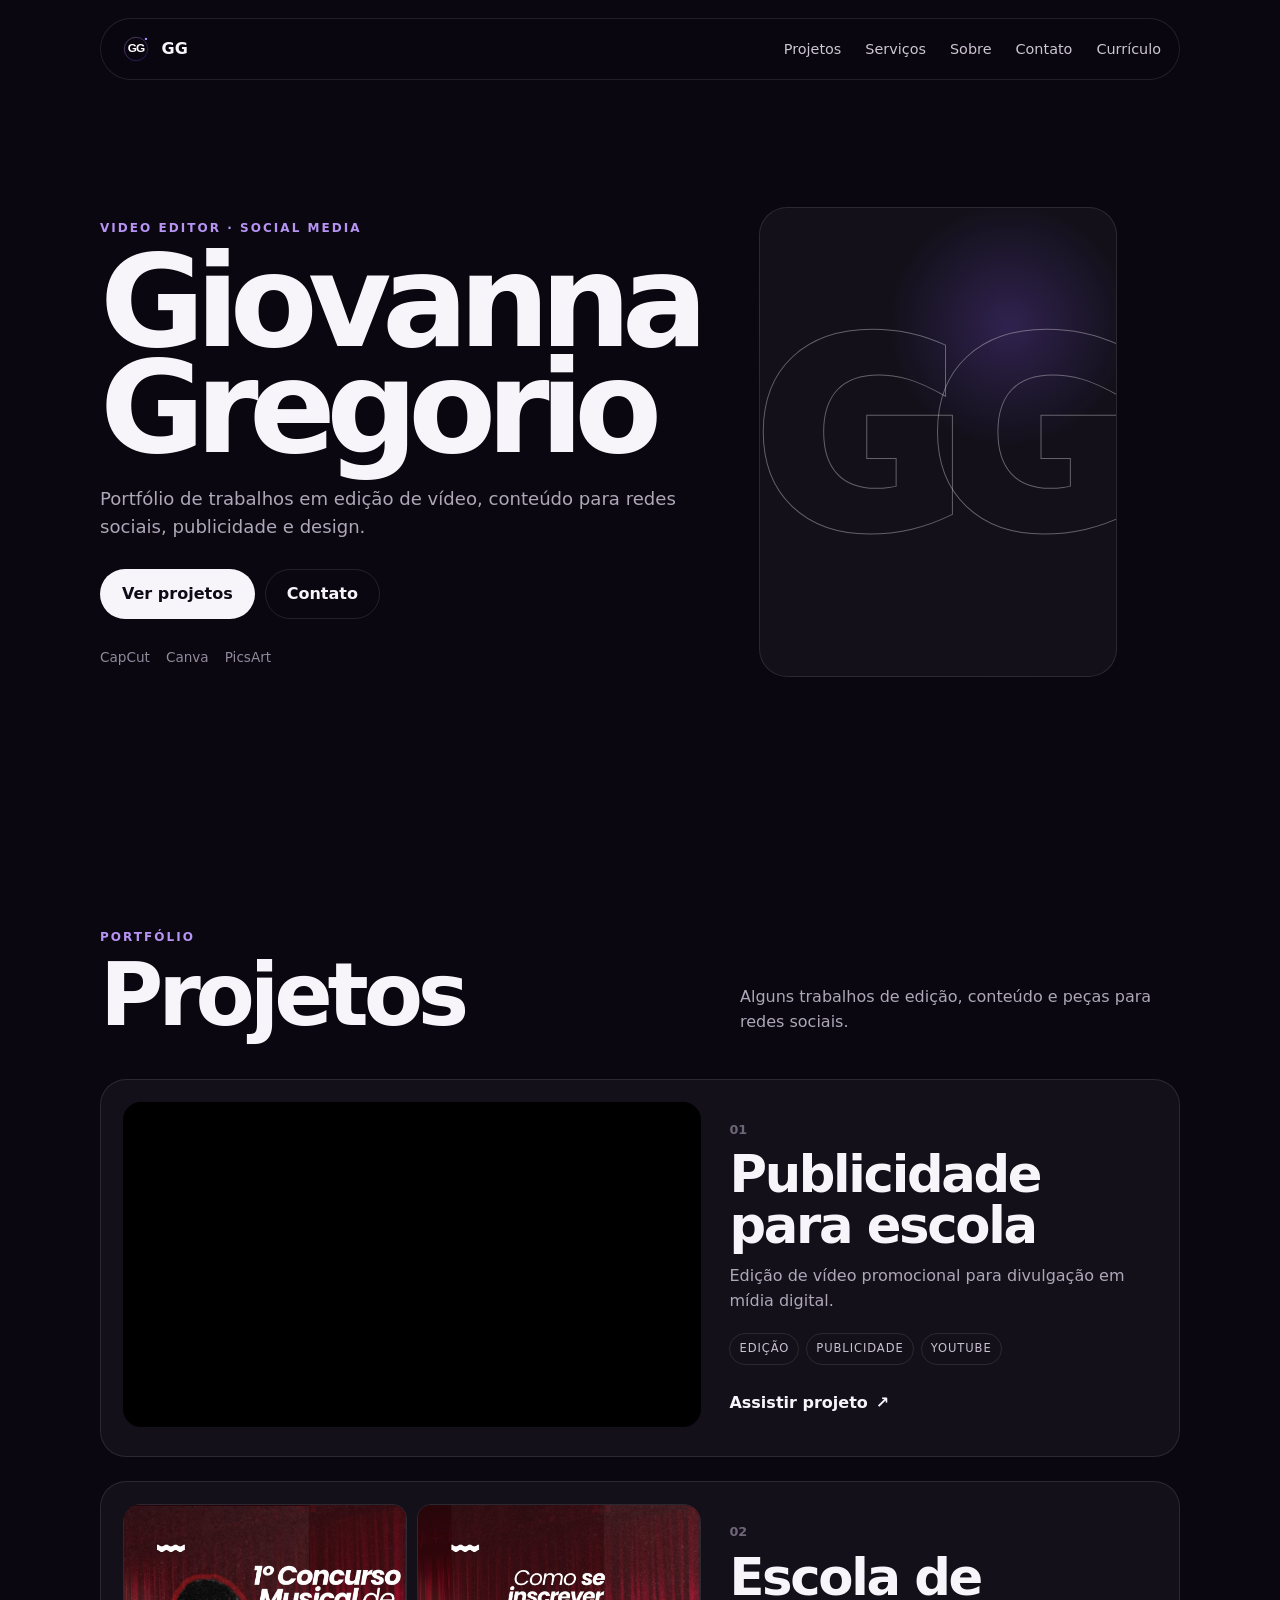
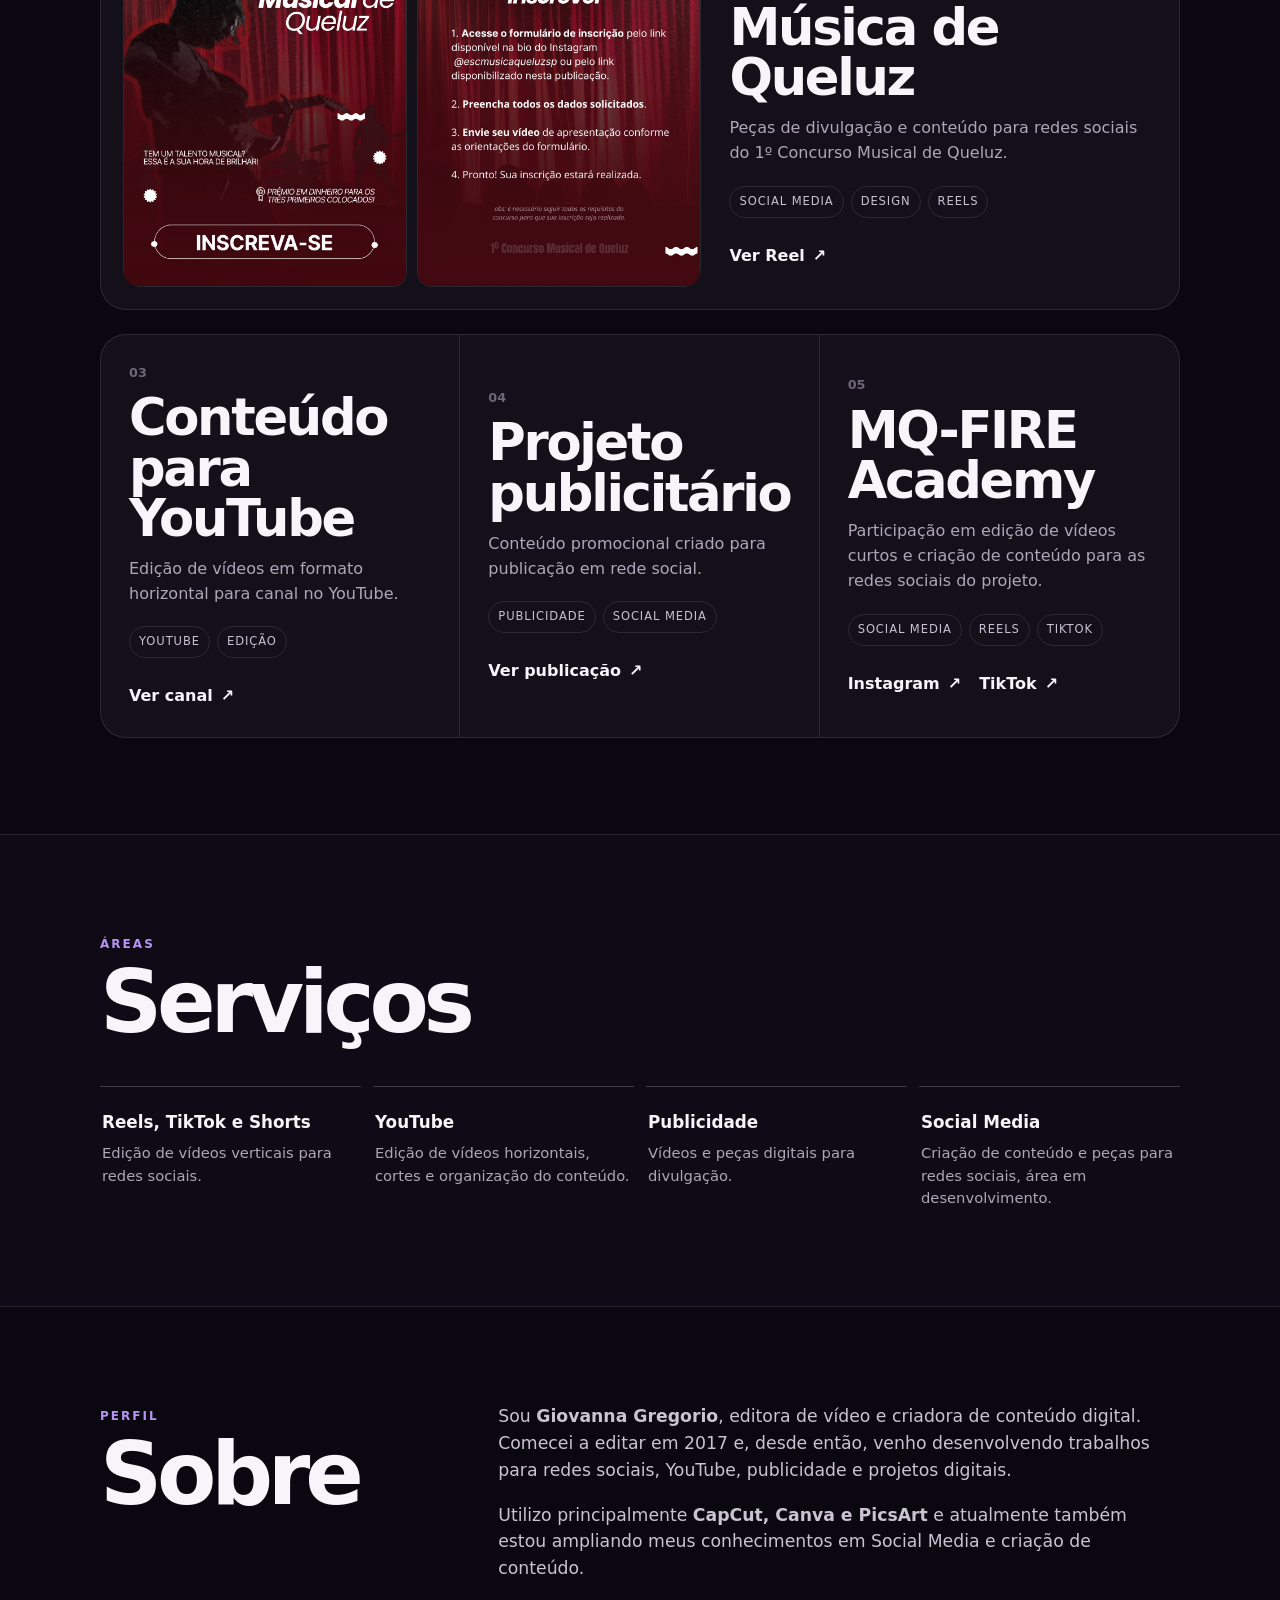
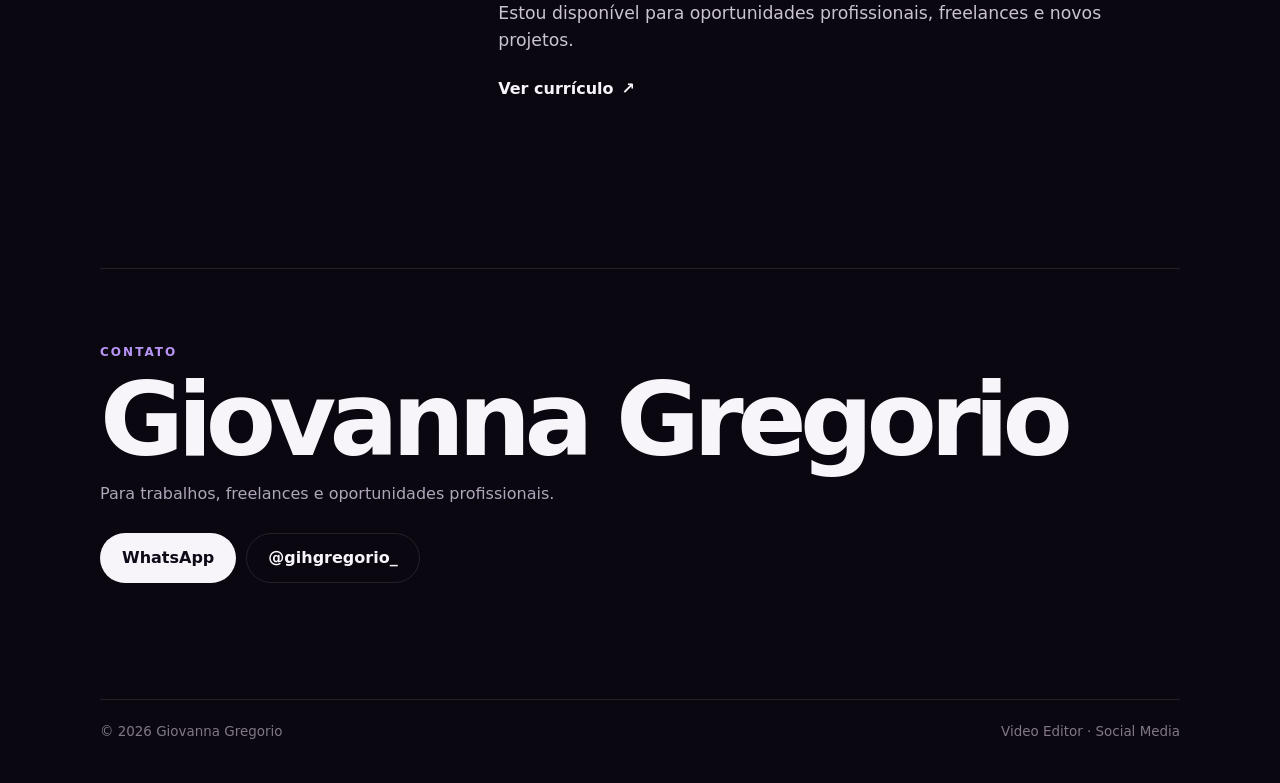
==== index.html @ f2fe08fd "Add files via upload" ====
<!doctype html>
<html lang="pt-BR">
<head>
  <meta charset="utf-8">
  <meta name="viewport" content="width=device-width, initial-scale=1">
  <meta name="description" content="Portfólio de Giovanna Gregorio — Video Editor & Social Media.">
  <title>Giovanna Gregorio — Portfólio</title>
  <link rel="icon" href="assets/gg-logo.svg">
  <link rel="stylesheet" href="style.css">
</head>
<body>
  <header class="nav">
    <a class="brand" href="#home" aria-label="Início">
      <img src="assets/gg-logo.svg" alt="Logo GG">
      <span>GG</span>
    </a>

    <button class="menu-btn" aria-label="Abrir menu">☰</button>

    <nav class="navlinks" aria-label="Navegação principal">
      <a href="#projetos">Projetos</a>
      <a href="#servicos">Serviços</a>
      <a href="#sobre">Sobre</a>
      <a href="#contato">Contato</a>
      <a href="cv.html">Currículo</a>
    </nav>
  </header>

  <main>
    <section id="home" class="hero">
      <div class="container hero-simple">
        <div class="hero-copy">
          <span class="eyebrow">Video Editor · Social Media</span>
          <h1>Giovanna<br>Gregorio</h1>
          <p class="hero-sub">
            Portfólio de trabalhos em edição de vídeo, conteúdo para redes sociais,
            publicidade e design.
          </p>

          <div class="hero-actions">
            <a class="btn btn-primary" href="#projetos">Ver projetos</a>
            <a class="btn btn-ghost" href="#contato">Contato</a>
          </div>

          <div class="hero-meta">
            <span>CapCut</span>
            <span>Canva</span>
            <span>PicsArt</span>
          </div>
        </div>

        <div class="hero-mark" aria-hidden="true">
          <span>GG</span>
        </div>
      </div>
    </section>

    <section id="projetos" class="section">
      <div class="container">
        <div class="section-head simple">
          <div>
            <span class="eyebrow">Portfólio</span>
            <h2>Projetos</h2>
          </div>
          <p>Alguns trabalhos de edição, conteúdo e peças para redes sociais.</p>
        </div>

        <div class="projects-list">
          <article class="project">
            <div class="project-media video-wrap">
              <iframe
                src="https://www.youtube.com/embed/hKpUmFbibG8"
                title="Publicidade para escola"
                loading="lazy"
                allowfullscreen>
              </iframe>
            </div>
            <div class="project-copy">
              <span class="project-index">01</span>
              <h3>Publicidade para escola</h3>
              <p>Edição de vídeo promocional para divulgação em mídia digital.</p>
              <div class="tags">
                <span class="tag">Edição</span>
                <span class="tag">Publicidade</span>
                <span class="tag">YouTube</span>
              </div>
              <a class="link-arrow" href="https://youtu.be/hKpUmFbibG8?feature=shared" target="_blank" rel="noopener">
                Assistir projeto <span>↗</span>
              </a>
            </div>
          </article>

          <article class="project">
            <div class="project-media gallery">
              <button data-lightbox="assets/concurso-musical-01.png" aria-label="Ampliar primeira peça">
                <img src="assets/concurso-musical-01.png" alt="Divulgação do 1º Concurso Musical de Queluz">
              </button>
              <button data-lightbox="assets/concurso-musical-02.png" aria-label="Ampliar segunda peça">
                <img src="assets/concurso-musical-02.png" alt="Como se inscrever no 1º Concurso Musical de Queluz">
              </button>
            </div>
            <div class="project-copy">
              <span class="project-index">02</span>
              <h3>Escola de Música de Queluz</h3>
              <p>Peças de divulgação e conteúdo para redes sociais do 1º Concurso Musical de Queluz.</p>
              <div class="tags">
                <span class="tag">Social Media</span>
                <span class="tag">Design</span>
                <span class="tag">Reels</span>
              </div>
              <a class="link-arrow" href="https://www.instagram.com/reel/DZIM4tiOJaJ/" target="_blank" rel="noopener">
                Ver Reel <span>↗</span>
              </a>
            </div>
          </article>

          <article class="project compact">
            <div class="project-copy">
              <span class="project-index">03</span>
              <h3>Conteúdo para YouTube</h3>
              <p>Edição de vídeos em formato horizontal para canal no YouTube.</p>
              <div class="tags">
                <span class="tag">YouTube</span>
                <span class="tag">Edição</span>
              </div>
              <a class="link-arrow" href="https://youtube.com/@andreagregorio5521" target="_blank" rel="noopener">
                Ver canal <span>↗</span>
              </a>
            </div>

            <div class="project-copy">
              <span class="project-index">04</span>
              <h3>Projeto publicitário</h3>
              <p>Conteúdo promocional criado para publicação em rede social.</p>
              <div class="tags">
                <span class="tag">Publicidade</span>
                <span class="tag">Social Media</span>
              </div>
              <a class="link-arrow" href="https://www.instagram.com/p/DdfqiqVqu2i/" target="_blank" rel="noopener">
                Ver publicação <span>↗</span>
              </a>
            </div>

            <div class="project-copy">
              <span class="project-index">05</span>
              <h3>MQ-FIRE Academy</h3>
              <p>Participação em edição de vídeos curtos e criação de conteúdo para as redes sociais do projeto.</p>
              <div class="tags">
                <span class="tag">Social Media</span>
                <span class="tag">Reels</span>
                <span class="tag">TikTok</span>
              </div>
              <div class="inline-links">
                <a class="link-arrow" href="https://www.instagram.com/mqfireacademy/" target="_blank" rel="noopener">
                  Instagram <span>↗</span>
                </a>
                <a class="link-arrow" href="https://www.tiktok.com/@mqfireacademy/video/7688158279154863376" target="_blank" rel="noopener">
                  TikTok <span>↗</span>
                </a>
              </div>
            </div>
          </article>
        </div>
      </div>
    </section>

    <section id="servicos" class="section alt">
      <div class="container">
        <div class="section-head simple">
          <div>
            <span class="eyebrow">Áreas</span>
            <h2>Serviços</h2>
          </div>
        </div>

        <div class="services">
          <div class="service">
            <strong>Reels, TikTok e Shorts</strong>
            <p>Edição de vídeos verticais para redes sociais.</p>
          </div>
          <div class="service">
            <strong>YouTube</strong>
            <p>Edição de vídeos horizontais, cortes e organização do conteúdo.</p>
          </div>
          <div class="service">
            <strong>Publicidade</strong>
            <p>Vídeos e peças digitais para divulgação.</p>
          </div>
          <div class="service">
            <strong>Social Media</strong>
            <p>Criação de conteúdo e peças para redes sociais, área em desenvolvimento.</p>
          </div>
        </div>
      </div>
    </section>

    <section id="sobre" class="section">
      <div class="container about-grid">
        <div>
          <span class="eyebrow">Perfil</span>
          <h2>Sobre</h2>
        </div>

        <div class="about-copy">
          <p>
            Sou <strong>Giovanna Gregorio</strong>, editora de vídeo e criadora de conteúdo digital.
            Comecei a editar em 2017 e, desde então, venho desenvolvendo trabalhos para redes sociais,
            YouTube, publicidade e projetos digitais.
          </p>
          <p>
            Utilizo principalmente <strong>CapCut, Canva e PicsArt</strong> e atualmente também estou
            ampliando meus conhecimentos em Social Media e criação de conteúdo.
          </p>
          <p>
            Estou disponível para oportunidades profissionais, freelances e novos projetos.
          </p>

          <a class="link-arrow" href="cv.html">Ver currículo <span>↗</span></a>
        </div>
      </div>
    </section>

    <section id="contato" class="section contact">
      <div class="container contact-simple">
        <span class="eyebrow">Contato</span>
        <h2>Giovanna Gregorio</h2>
        <p>Para trabalhos, freelances e oportunidades profissionais.</p>

        <div class="contact-links">
          <a class="btn btn-primary" href="https://wa.me/5511953512768?text=Olá%2C%20Giovanna!%20Vi%20seu%20portfólio%20e%20gostaria%20de%20conversar%20sobre%20um%20projeto." target="_blank" rel="noopener">
            WhatsApp
          </a>
          <a class="btn btn-ghost" href="https://www.instagram.com/gihgregorio_/" target="_blank" rel="noopener">
            @gihgregorio_
          </a>
        </div>
      </div>
    </section>
  </main>

  <footer class="footer">
    <div class="container footer-row">
      <span>© <span data-year></span> Giovanna Gregorio</span>
      <span>Video Editor · Social Media</span>
    </div>
  </footer>

  <div class="modal" role="dialog" aria-modal="true" aria-label="Visualização da peça">
    <button aria-label="Fechar">×</button>
    <img src="" alt="Peça ampliada">
  </div>

  <script src="script.js"></script>
</body>
</html>
---- style.css ----
:root{
  --bg:#0a0710;
  --bg-alt:#0f0b16;
  --surface:#13101a;
  --text:#f7f5fa;
  --muted:#afa6b8;
  --line:rgba(255,255,255,.10);
  --purple:#8b5cf6;
  --purple-soft:#b794f4;
  --max:1080px;
}
*{box-sizing:border-box}
html{scroll-behavior:smooth}
body{
  margin:0;
  background:var(--bg);
  color:var(--text);
  font-family:Inter,ui-sans-serif,system-ui,-apple-system,BlinkMacSystemFont,"Segoe UI",sans-serif;
  line-height:1.55;
}
a{color:inherit;text-decoration:none}
img{display:block;max-width:100%}
button{font:inherit}
.container{width:min(var(--max),calc(100% - 40px));margin:auto}
.section{padding:96px 0}
.alt{background:var(--bg-alt);border-block:1px solid var(--line)}
.eyebrow{
  color:var(--purple-soft);
  text-transform:uppercase;
  letter-spacing:.17em;
  font-weight:800;
  font-size:.75rem;
}
.muted{color:var(--muted)}

.nav{
  position:fixed;
  z-index:50;
  top:18px;
  left:50%;
  transform:translateX(-50%);
  width:min(var(--max),calc(100% - 28px));
  height:62px;
  padding:0 18px;
  display:flex;
  justify-content:space-between;
  align-items:center;
  background:rgba(10,7,16,.82);
  border:1px solid var(--line);
  border-radius:999px;
  backdrop-filter:blur(16px);
}
.brand{display:flex;align-items:center;gap:9px;font-weight:900}
.brand img{width:34px;height:34px;border-radius:10px}
.navlinks{display:flex;gap:24px;color:#cec5d5;font-size:.9rem}
.navlinks a:hover{color:#fff}
.menu-btn{display:none;background:none;border:0;color:white;font-size:1.35rem}

.hero{
  min-height:92vh;
  display:flex;
  align-items:center;
  padding:125px 0 70px;
}
.hero-simple{
  display:grid;
  grid-template-columns:1.15fr .85fr;
  gap:60px;
  align-items:center;
}
.hero h1{
  font-size:clamp(4rem,10vw,8rem);
  line-height:.83;
  letter-spacing:-.075em;
  margin:.6rem 0 1.5rem;
}
.hero-sub{
  max-width:600px;
  color:var(--muted);
  font-size:1.13rem;
}
.hero-actions{display:flex;gap:10px;flex-wrap:wrap;margin-top:28px}
.hero-meta{display:flex;gap:16px;flex-wrap:wrap;margin-top:28px;color:#92899d;font-size:.85rem}
.hero-mark{
  min-height:470px;
  display:grid;
  place-items:center;
  border:1px solid var(--line);
  border-radius:28px;
  background:
    radial-gradient(circle at 70% 25%,rgba(139,92,246,.24),transparent 28%),
    var(--surface);
  overflow:hidden;
}
.hero-mark span{
  font-size:clamp(8rem,20vw,16rem);
  font-weight:950;
  letter-spacing:-.14em;
  transform:translateX(-.05em);
  color:transparent;
  -webkit-text-stroke:1px rgba(255,255,255,.34);
}

.btn{
  min-height:50px;
  padding:0 21px;
  display:inline-flex;
  align-items:center;
  justify-content:center;
  border-radius:999px;
  font-weight:800;
  border:1px solid transparent;
  transition:.2s ease;
}
.btn-primary{background:var(--text);color:#100a18}
.btn-primary:hover{background:var(--purple-soft)}
.btn-ghost{border-color:var(--line);background:transparent}
.btn-ghost:hover{background:rgba(255,255,255,.05)}

.section-head{
  display:flex;
  justify-content:space-between;
  align-items:end;
  gap:26px;
  margin-bottom:44px;
}
.section-head.simple h2,
.about-grid h2{
  margin:8px 0 0;
  font-size:clamp(2.8rem,7vw,5.4rem);
  line-height:.9;
  letter-spacing:-.06em;
}
.section-head p{max-width:440px;margin:0;color:var(--muted)}

.projects-list{display:grid;gap:24px}
.project{
  display:grid;
  grid-template-columns:1.15fr .85fr;
  gap:28px;
  padding:22px;
  border:1px solid var(--line);
  border-radius:26px;
  background:var(--surface);
}
.project.compact{
  grid-template-columns:repeat(3,1fr);
  gap:0;
  padding:0;
  overflow:hidden;
}
.project.compact .project-copy{
  padding:28px;
  border-right:1px solid var(--line);
}
.project.compact .project-copy:last-child{border-right:0}
.project-media{
  border-radius:18px;
  overflow:hidden;
  min-height:320px;
}
.video-wrap{aspect-ratio:16/9;background:#000}
.video-wrap iframe{width:100%;height:100%;border:0}
.project-copy{
  padding:18px 10px 18px 0;
  display:flex;
  flex-direction:column;
  justify-content:center;
}
.project-index{color:#6f6578;font-size:.8rem;font-weight:800}
.project h3{
  font-size:clamp(1.8rem,4vw,3.2rem);
  line-height:.98;
  letter-spacing:-.045em;
  margin:10px 0 14px;
}
.project p{color:var(--muted);margin:0;max-width:44ch}
.tags{display:flex;gap:7px;flex-wrap:wrap;margin:20px 0}
.tag{
  font-size:.72rem;
  text-transform:uppercase;
  letter-spacing:.08em;
  border:1px solid var(--line);
  border-radius:999px;
  padding:6px 9px;
  color:#c9c0d1;
}
.link-arrow{display:inline-flex;gap:8px;align-items:center;font-weight:800;margin-top:6px}
.link-arrow:hover{color:var(--purple-soft)}
.inline-links{display:flex;gap:18px;flex-wrap:wrap}

.gallery{
  display:grid;
  grid-template-columns:1fr 1fr;
  gap:10px;
}
.gallery button{border:0;background:none;padding:0;cursor:zoom-in}
.gallery img{
  width:100%;
  height:100%;
  object-fit:cover;
  border-radius:14px;
  border:1px solid var(--line);
}

.services{
  display:grid;
  grid-template-columns:repeat(4,1fr);
  gap:12px;
}
.service{
  border-top:1px solid rgba(255,255,255,.20);
  padding:22px 2px 0;
}
.service strong{display:block;font-size:1.05rem;margin-bottom:7px}
.service p{margin:0;color:var(--muted);font-size:.92rem}

.about-grid{
  display:grid;
  grid-template-columns:.65fr 1.35fr;
  gap:70px;
  align-items:start;
}
.about-copy{max-width:680px}
.about-copy p{
  color:#cbc2d2;
  font-size:1.08rem;
  margin:0 0 18px;
}

.contact{padding-top:70px}
.contact-simple{
  border-top:1px solid var(--line);
  padding-top:70px;
}
.contact-simple h2{
  margin:10px 0 16px;
  font-size:clamp(3rem,8vw,6.5rem);
  letter-spacing:-.065em;
  line-height:.9;
}
.contact-simple p{color:var(--muted)}
.contact-links{display:flex;gap:10px;flex-wrap:wrap;margin-top:26px}

.footer{padding:20px 0 40px}
.footer-row{
  border-top:1px solid var(--line);
  padding-top:22px;
  display:flex;
  justify-content:space-between;
  gap:20px;
  color:#817787;
  font-size:.84rem;
}

/* modal */
.modal{
  position:fixed;
  inset:0;
  background:rgba(0,0,0,.9);
  z-index:100;
  display:none;
  align-items:center;
  justify-content:center;
  padding:24px;
}
.modal.open{display:flex}
.modal img{max-width:min(900px,95vw);max-height:90vh;border-radius:14px}
.modal button{
  position:absolute;
  top:20px;
  right:24px;
  width:42px;
  height:42px;
  border:1px solid rgba(255,255,255,.16);
  border-radius:50%;
  background:rgba(255,255,255,.08);
  color:white;
  cursor:pointer;
  font-size:1.3rem;
}

/* currículo */
.cv-page{background:#f7f5fb;color:#17111e;min-height:100vh;padding:44px 0}
.cv-sheet{width:min(900px,calc(100% - 32px));margin:auto;background:white;border-radius:24px;padding:55px;box-shadow:0 24px 80px rgba(35,17,55,.12)}
.cv-top{display:grid;grid-template-columns:1fr auto;gap:28px;align-items:start;padding-bottom:28px;border-bottom:1px solid #e7e0ef}
.cv-top h1{font-size:3rem;letter-spacing:-.055em;margin:0}.cv-top h2{font-size:1.05rem;margin:8px 0 0;color:#68479a}
.cv-logo{width:84px;height:84px}
.cv-section{padding:27px 0;border-bottom:1px solid #eee7f5}
.cv-section:last-child{border:0}
.cv-section h3{text-transform:uppercase;font-size:.78rem;letter-spacing:.13em;color:#68479a;margin:0 0 13px}
.cv-section p{margin:0;line-height:1.65;color:#392e43}
.cv-list{display:grid;gap:15px}.cv-item strong{display:block}.cv-item span{color:#6d6175;font-size:.94rem}
.cv-chips{display:flex;flex-wrap:wrap;gap:8px}.cv-chip{border:1px solid #ded3e7;background:#faf7fd;padding:7px 10px;border-radius:999px;font-size:.86rem}
.cv-contact{display:flex;flex-wrap:wrap;gap:8px 18px;font-size:.92rem}
.cv-actions{width:min(900px,calc(100% - 32px));margin:16px auto 0;display:flex;justify-content:flex-end;gap:10px}

@media print{
  .cv-actions{display:none}
  .cv-page{padding:0;background:white}
  .cv-sheet{box-shadow:none;border-radius:0;width:100%;padding:36px}
}

@media(max-width:900px){
  .navlinks{
    display:none;
    position:absolute;
    top:72px;
    left:0;
    right:0;
    flex-direction:column;
    padding:18px;
    background:#0d0913;
    border:1px solid var(--line);
    border-radius:22px;
  }
  .navlinks.open{display:flex}
  .menu-btn{display:block}
  .hero-simple,.project,.about-grid{grid-template-columns:1fr}
  .hero-mark{min-height:350px}
  .project.compact{grid-template-columns:1fr}
  .project.compact .project-copy{border-right:0;border-bottom:1px solid var(--line)}
  .project.compact .project-copy:last-child{border-bottom:0}
  .services{grid-template-columns:1fr 1fr}
}

@media(max-width:600px){
  .container{width:min(var(--max),calc(100% - 24px))}
  .section{padding:74px 0}
  .hero{min-height:auto;padding-top:120px}
  .hero h1{font-size:clamp(4rem,20vw,6.2rem)}
  .hero-mark{min-height:280px}
  .section-head{flex-direction:column;align-items:flex-start}
  .project{padding:14px}
  .project-copy{padding:14px 4px}
  .project-media{min-height:0}
  .gallery{grid-template-columns:1fr}
  .services{grid-template-columns:1fr}
  .footer-row{flex-direction:column}
  .cv-sheet{padding:30px 24px}
  .cv-top{grid-template-columns:1fr}
  .cv-logo{display:none}
  .cv-top h1{font-size:2.35rem}
}
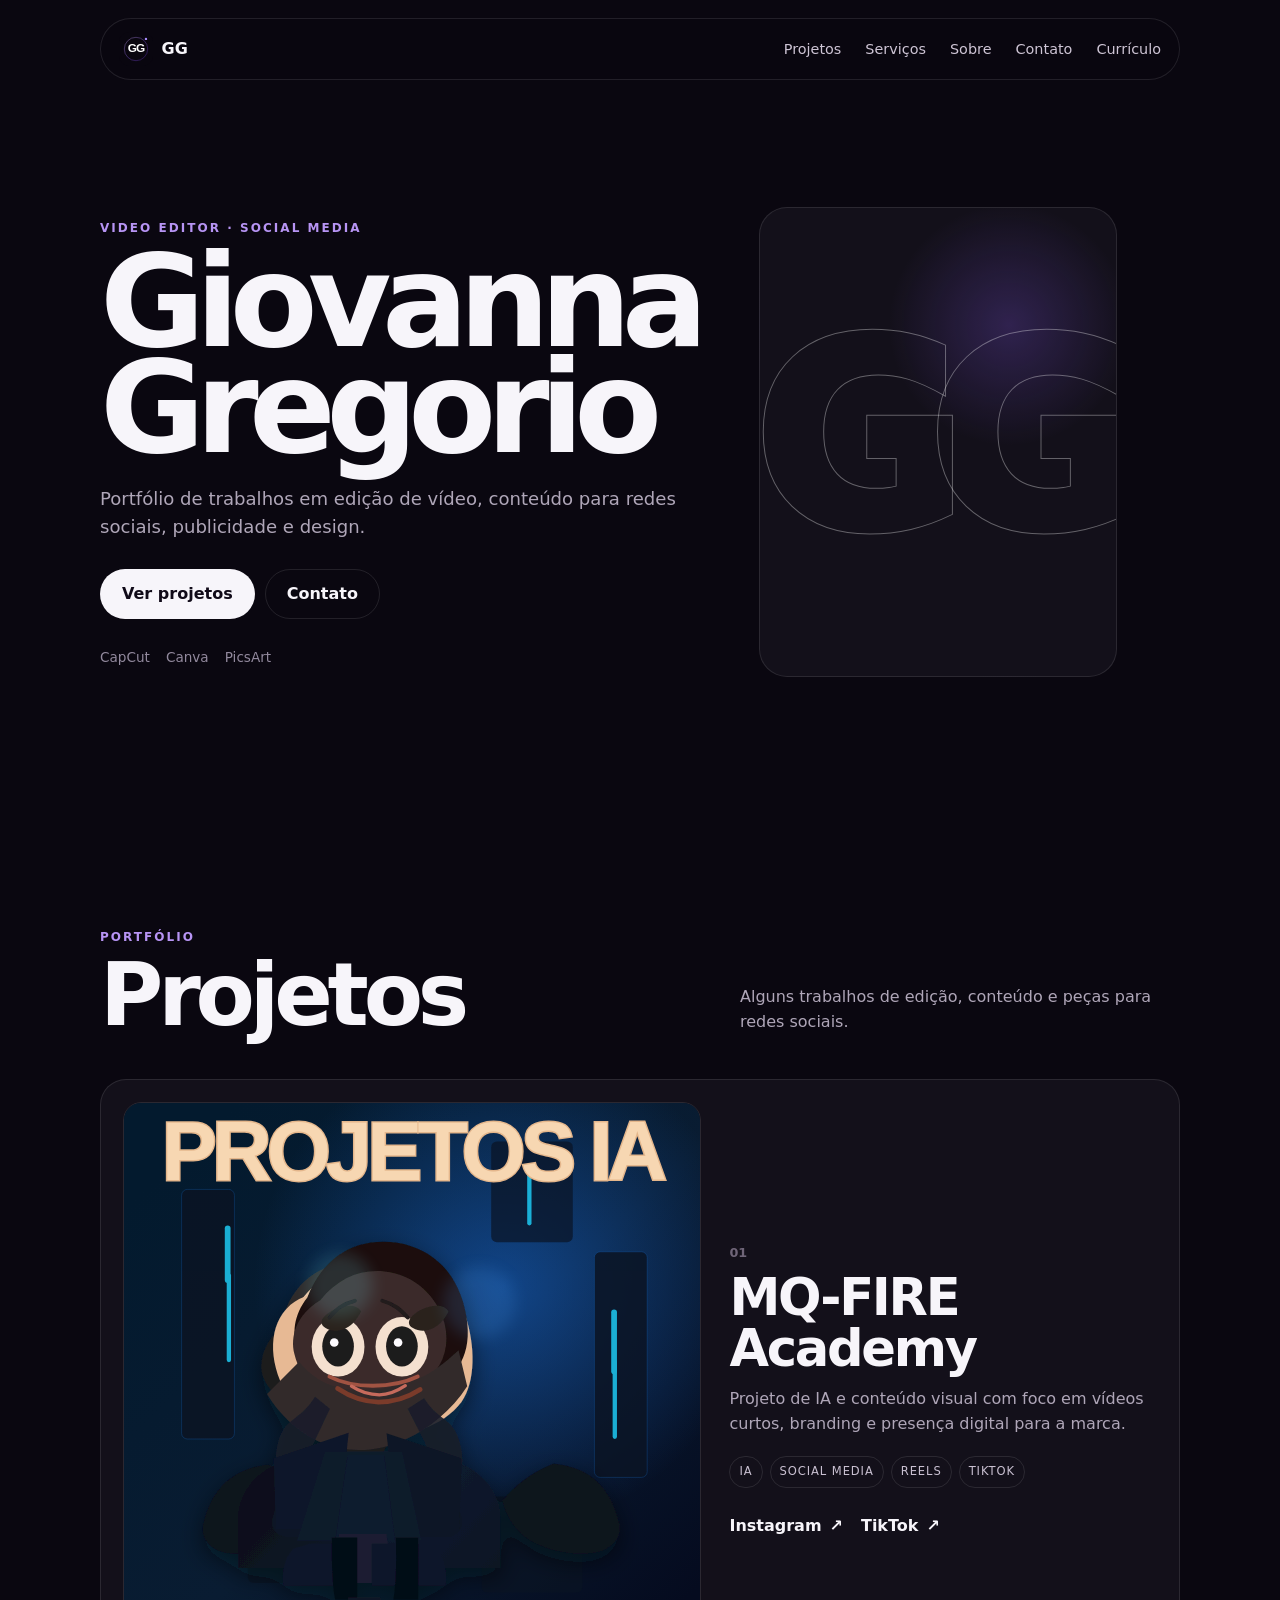
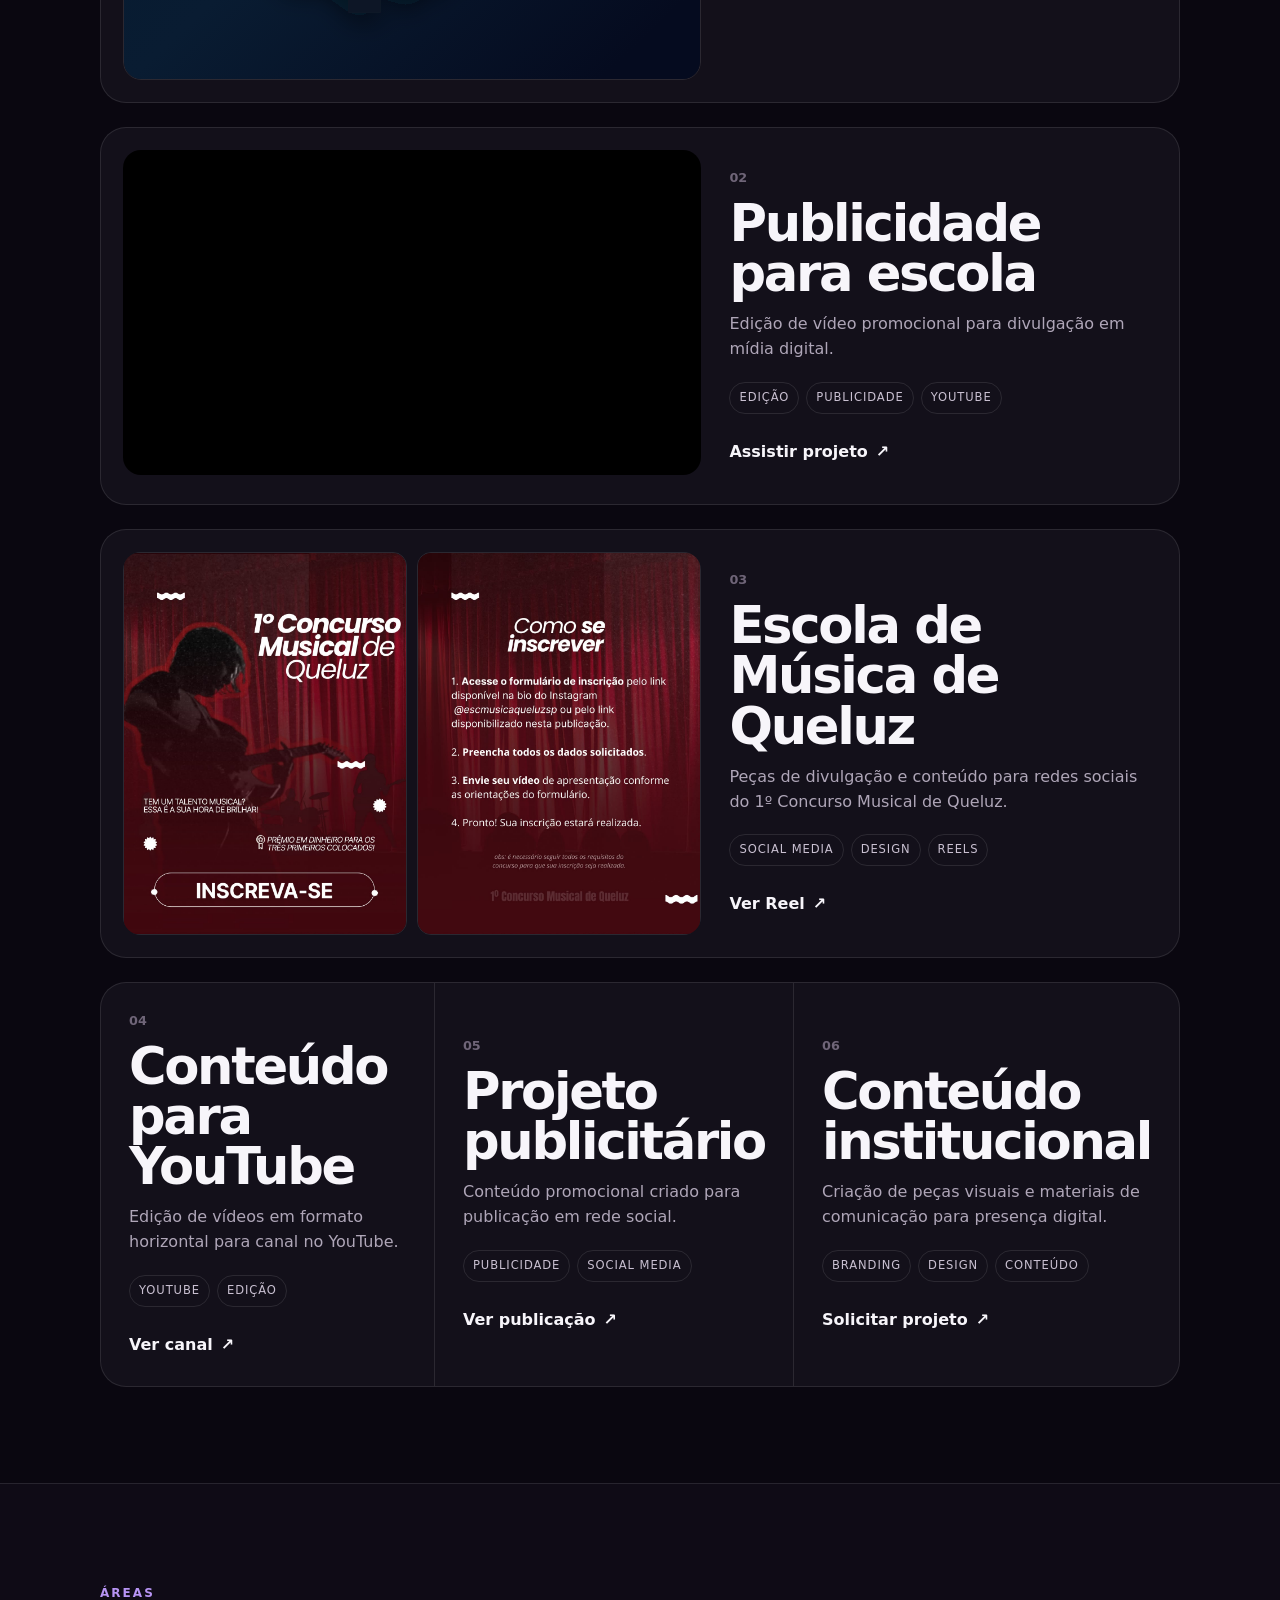
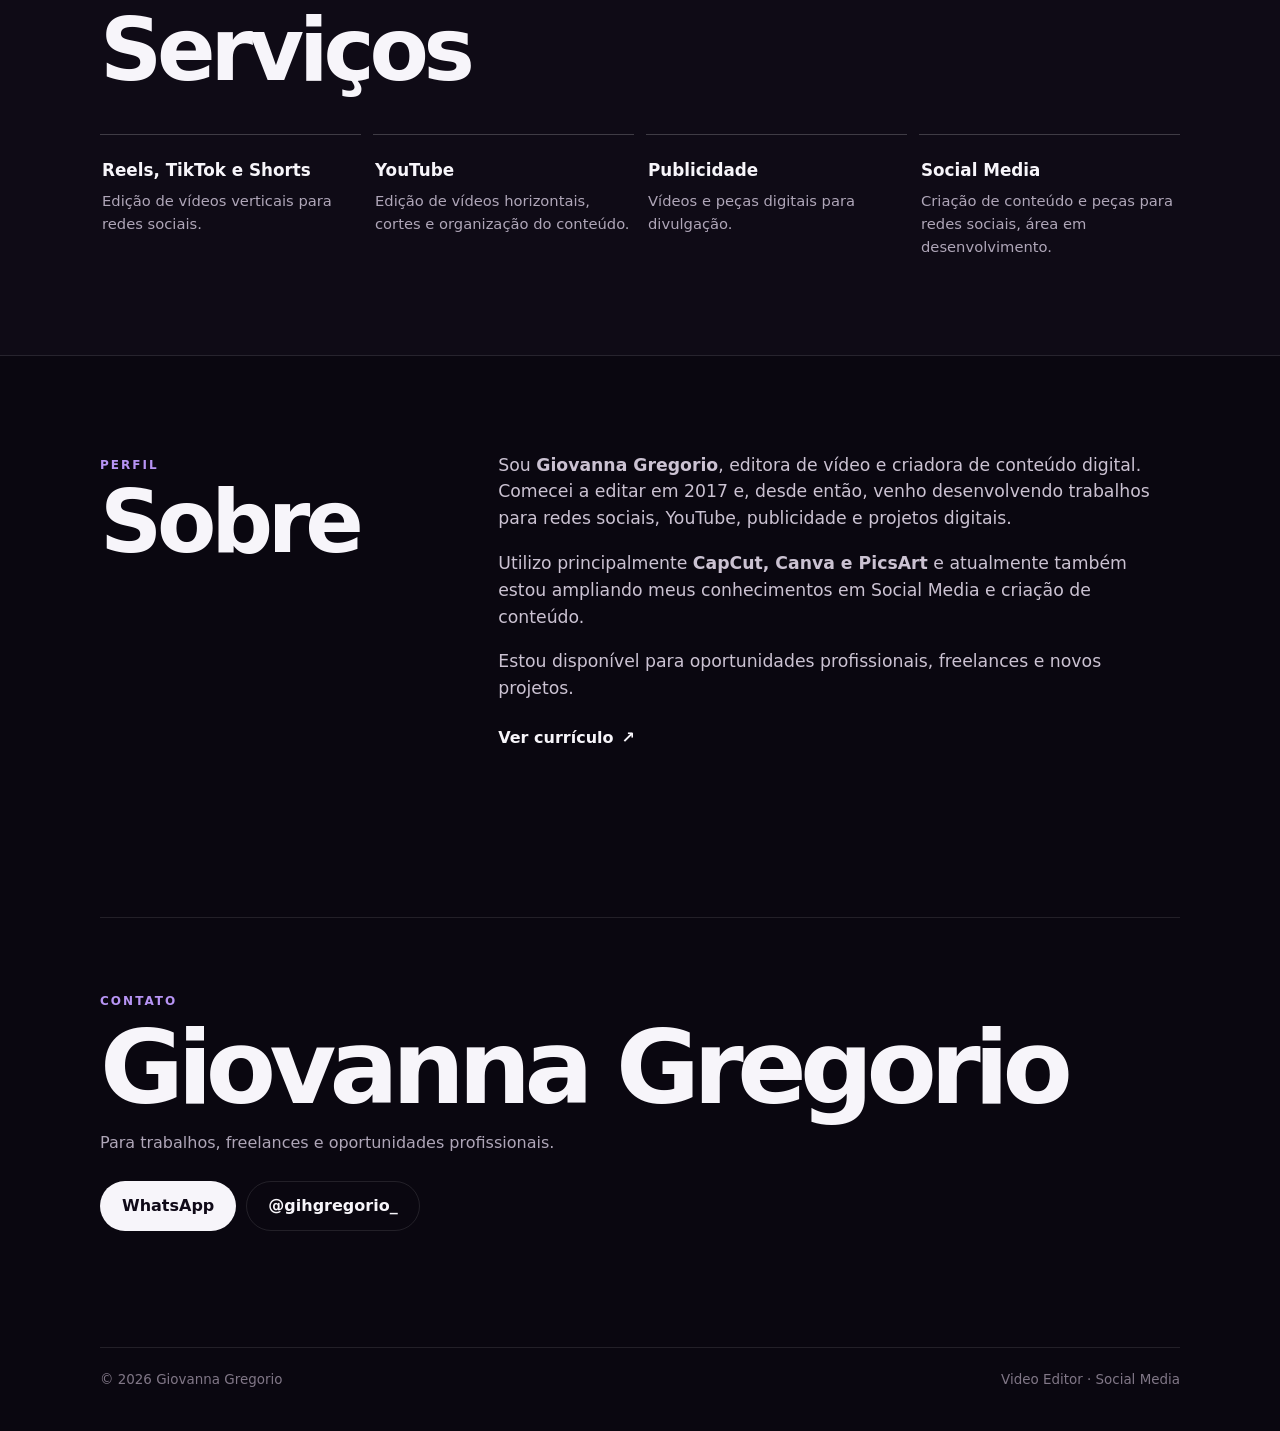
==== commit 3850980d: "melhorias" ====
--- a/index.html
+++ b/index.html
@@ -66,6 +66,31 @@
         </div>
 
         <div class="projects-list">
+          <article class="project project-featured">
+            <div class="project-media image-wrap">
+              <img src="assets/mqfire-academy-ia.svg" alt="Projeto de IA MQ-FIRE Academy">
+            </div>
+            <div class="project-copy">
+              <span class="project-index">01</span>
+              <h3>MQ-FIRE Academy</h3>
+              <p>Projeto de IA e conteúdo visual com foco em vídeos curtos, branding e presença digital para a marca.</p>
+              <div class="tags">
+                <span class="tag">IA</span>
+                <span class="tag">Social Media</span>
+                <span class="tag">Reels</span>
+                <span class="tag">TikTok</span>
+              </div>
+              <div class="inline-links">
+                <a class="link-arrow" href="https://www.instagram.com/mqfireacademy/" target="_blank" rel="noopener">
+                  Instagram <span>↗</span>
+                </a>
+                <a class="link-arrow" href="https://www.tiktok.com/@mqfireacademy/video/7688158279154863376" target="_blank" rel="noopener">
+                  TikTok <span>↗</span>
+                </a>
+              </div>
+            </div>
+          </article>
+
           <article class="project">
             <div class="project-media video-wrap">
               <iframe
@@ -76,7 +101,7 @@
               </iframe>
             </div>
             <div class="project-copy">
-              <span class="project-index">01</span>
+              <span class="project-index">02</span>
               <h3>Publicidade para escola</h3>
               <p>Edição de vídeo promocional para divulgação em mídia digital.</p>
               <div class="tags">
@@ -100,7 +125,7 @@
               </button>
             </div>
             <div class="project-copy">
-              <span class="project-index">02</span>
+              <span class="project-index">03</span>
               <h3>Escola de Música de Queluz</h3>
               <p>Peças de divulgação e conteúdo para redes sociais do 1º Concurso Musical de Queluz.</p>
               <div class="tags">
@@ -116,7 +141,7 @@
 
           <article class="project compact">
             <div class="project-copy">
-              <span class="project-index">03</span>
+              <span class="project-index">04</span>
               <h3>Conteúdo para YouTube</h3>
               <p>Edição de vídeos em formato horizontal para canal no YouTube.</p>
               <div class="tags">
@@ -129,7 +154,7 @@
             </div>
 
             <div class="project-copy">
-              <span class="project-index">04</span>
+              <span class="project-index">05</span>
               <h3>Projeto publicitário</h3>
               <p>Conteúdo promocional criado para publicação em rede social.</p>
               <div class="tags">
@@ -142,22 +167,17 @@
             </div>
 
             <div class="project-copy">
-              <span class="project-index">05</span>
-              <h3>MQ-FIRE Academy</h3>
-              <p>Participação em edição de vídeos curtos e criação de conteúdo para as redes sociais do projeto.</p>
-              <div class="tags">
-                <span class="tag">Social Media</span>
-                <span class="tag">Reels</span>
-                <span class="tag">TikTok</span>
-              </div>
-              <div class="inline-links">
-                <a class="link-arrow" href="https://www.instagram.com/mqfireacademy/" target="_blank" rel="noopener">
-                  Instagram <span>↗</span>
-                </a>
-                <a class="link-arrow" href="https://www.tiktok.com/@mqfireacademy/video/7688158279154863376" target="_blank" rel="noopener">
-                  TikTok <span>↗</span>
-                </a>
-              </div>
+              <span class="project-index">06</span>
+              <h3>Conteúdo institucional</h3>
+              <p>Criação de peças visuais e materiais de comunicação para presença digital.</p>
+              <div class="tags">
+                <span class="tag">Branding</span>
+                <span class="tag">Design</span>
+                <span class="tag">Conteúdo</span>
+              </div>
+              <a class="link-arrow" href="#contato">
+                Solicitar projeto <span>↗</span>
+              </a>
             </div>
           </article>
         </div>
--- a/style.css
+++ b/style.css
@@ -159,6 +159,16 @@
   border-radius:18px;
   overflow:hidden;
   min-height:320px;
+}
+.project-featured .project-media{
+  min-height:420px;
+}
+.project-media img{
+  width:100%;
+  height:100%;
+  object-fit:cover;
+  border-radius:18px;
+  border:1px solid var(--line);
 }
 .video-wrap{aspect-ratio:16/9;background:#000}
 .video-wrap iframe{width:100%;height:100%;border:0}
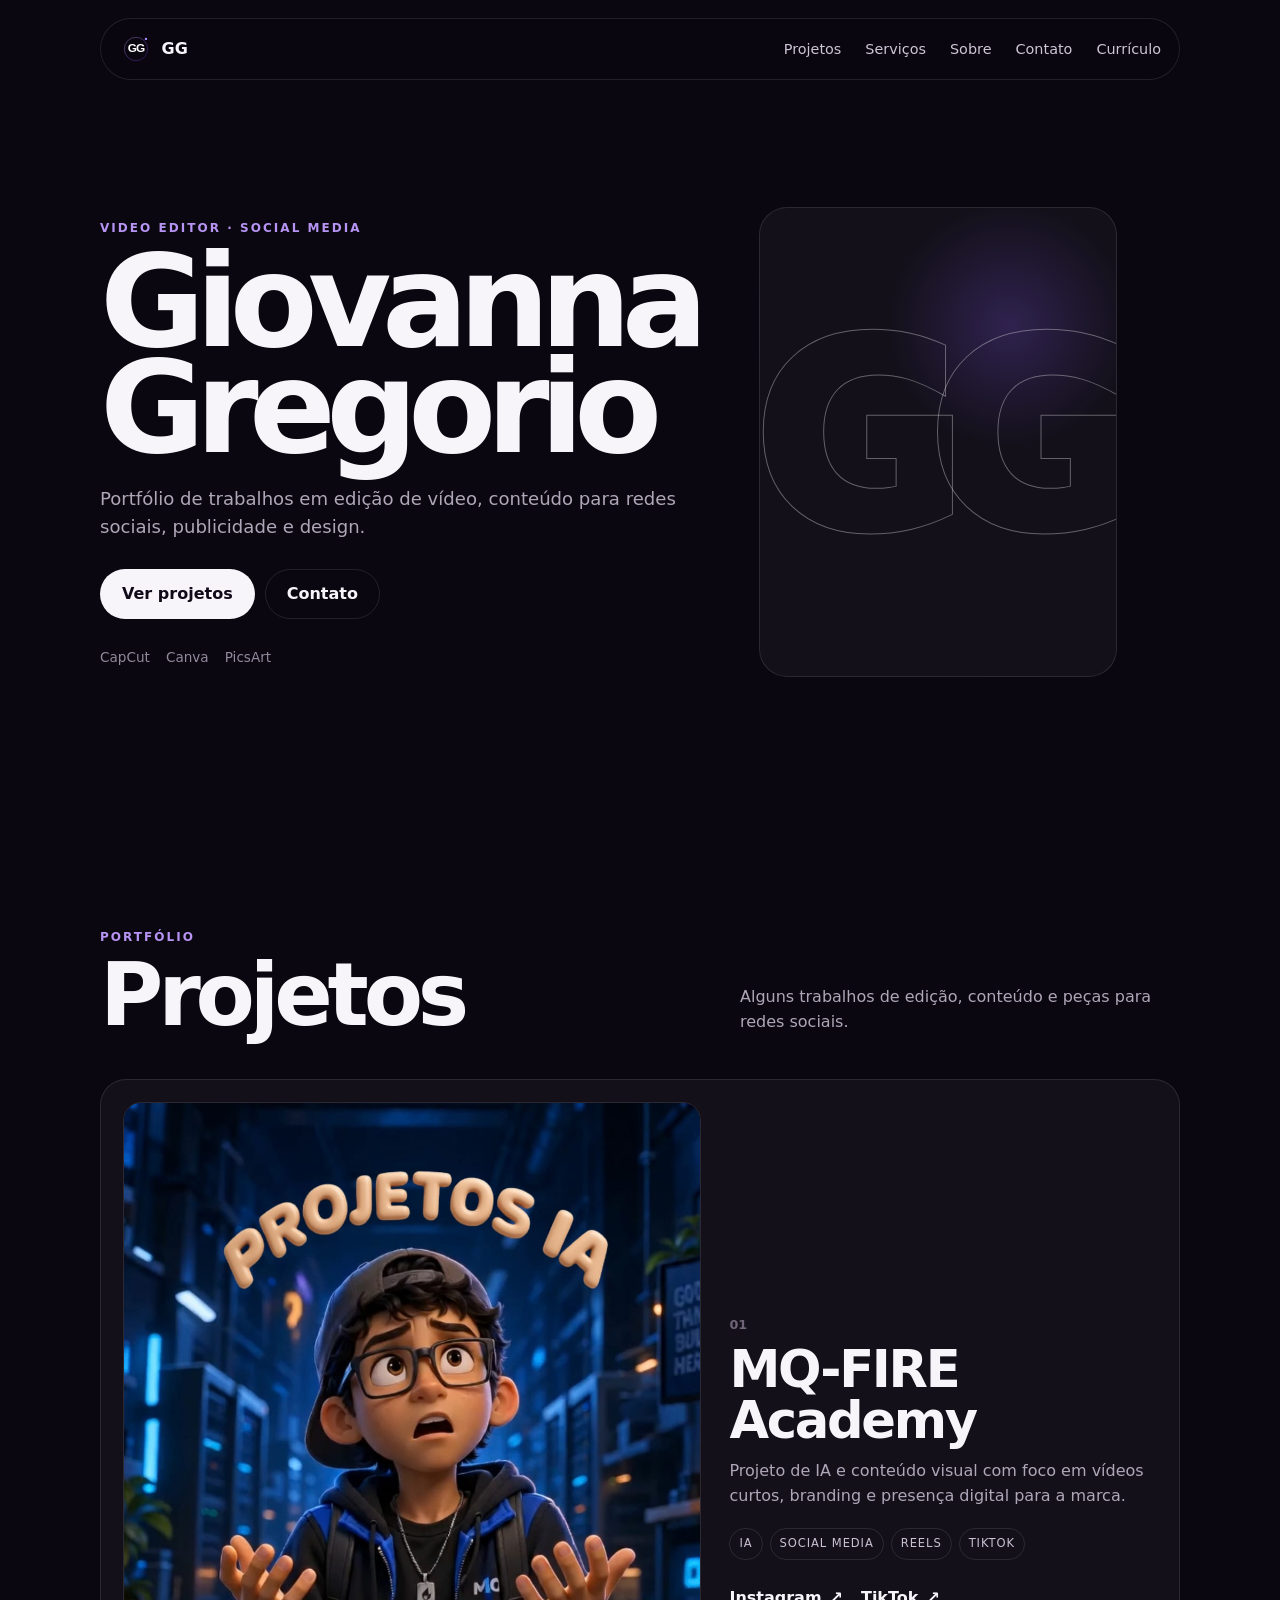
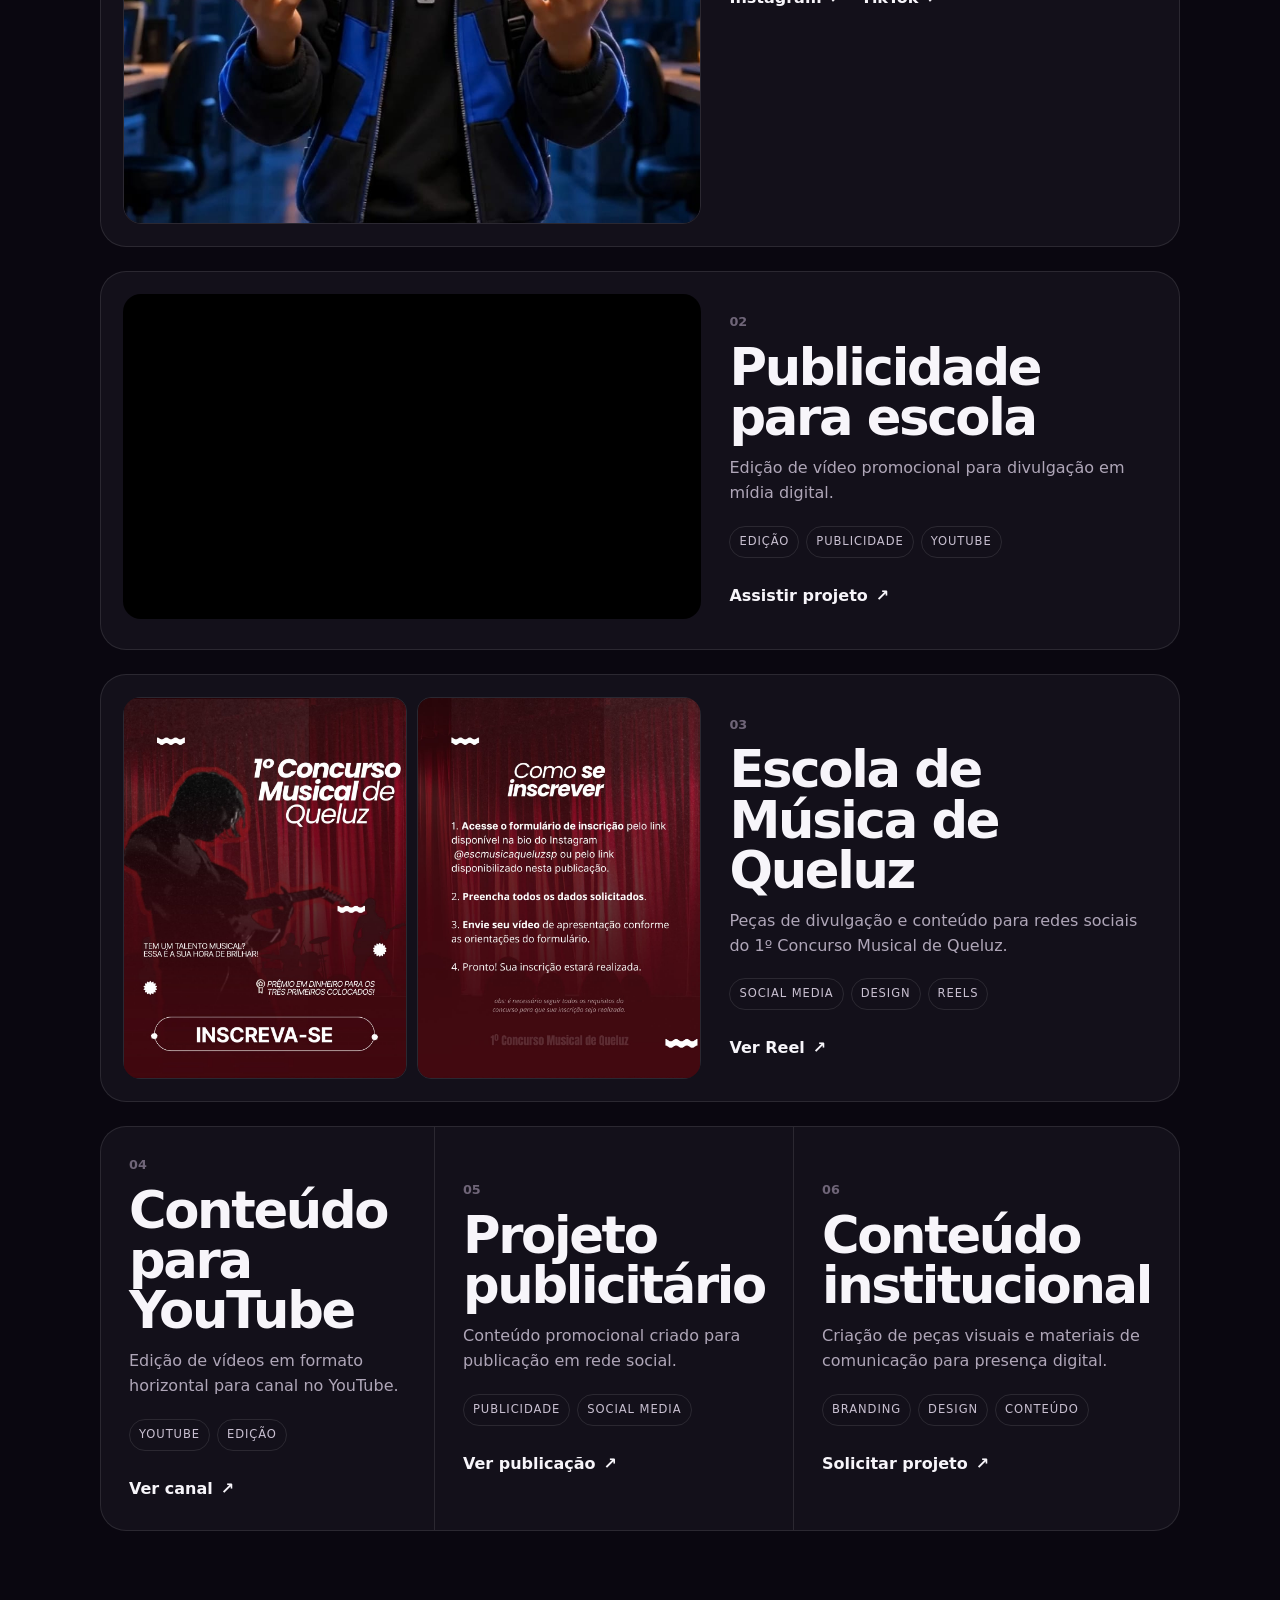
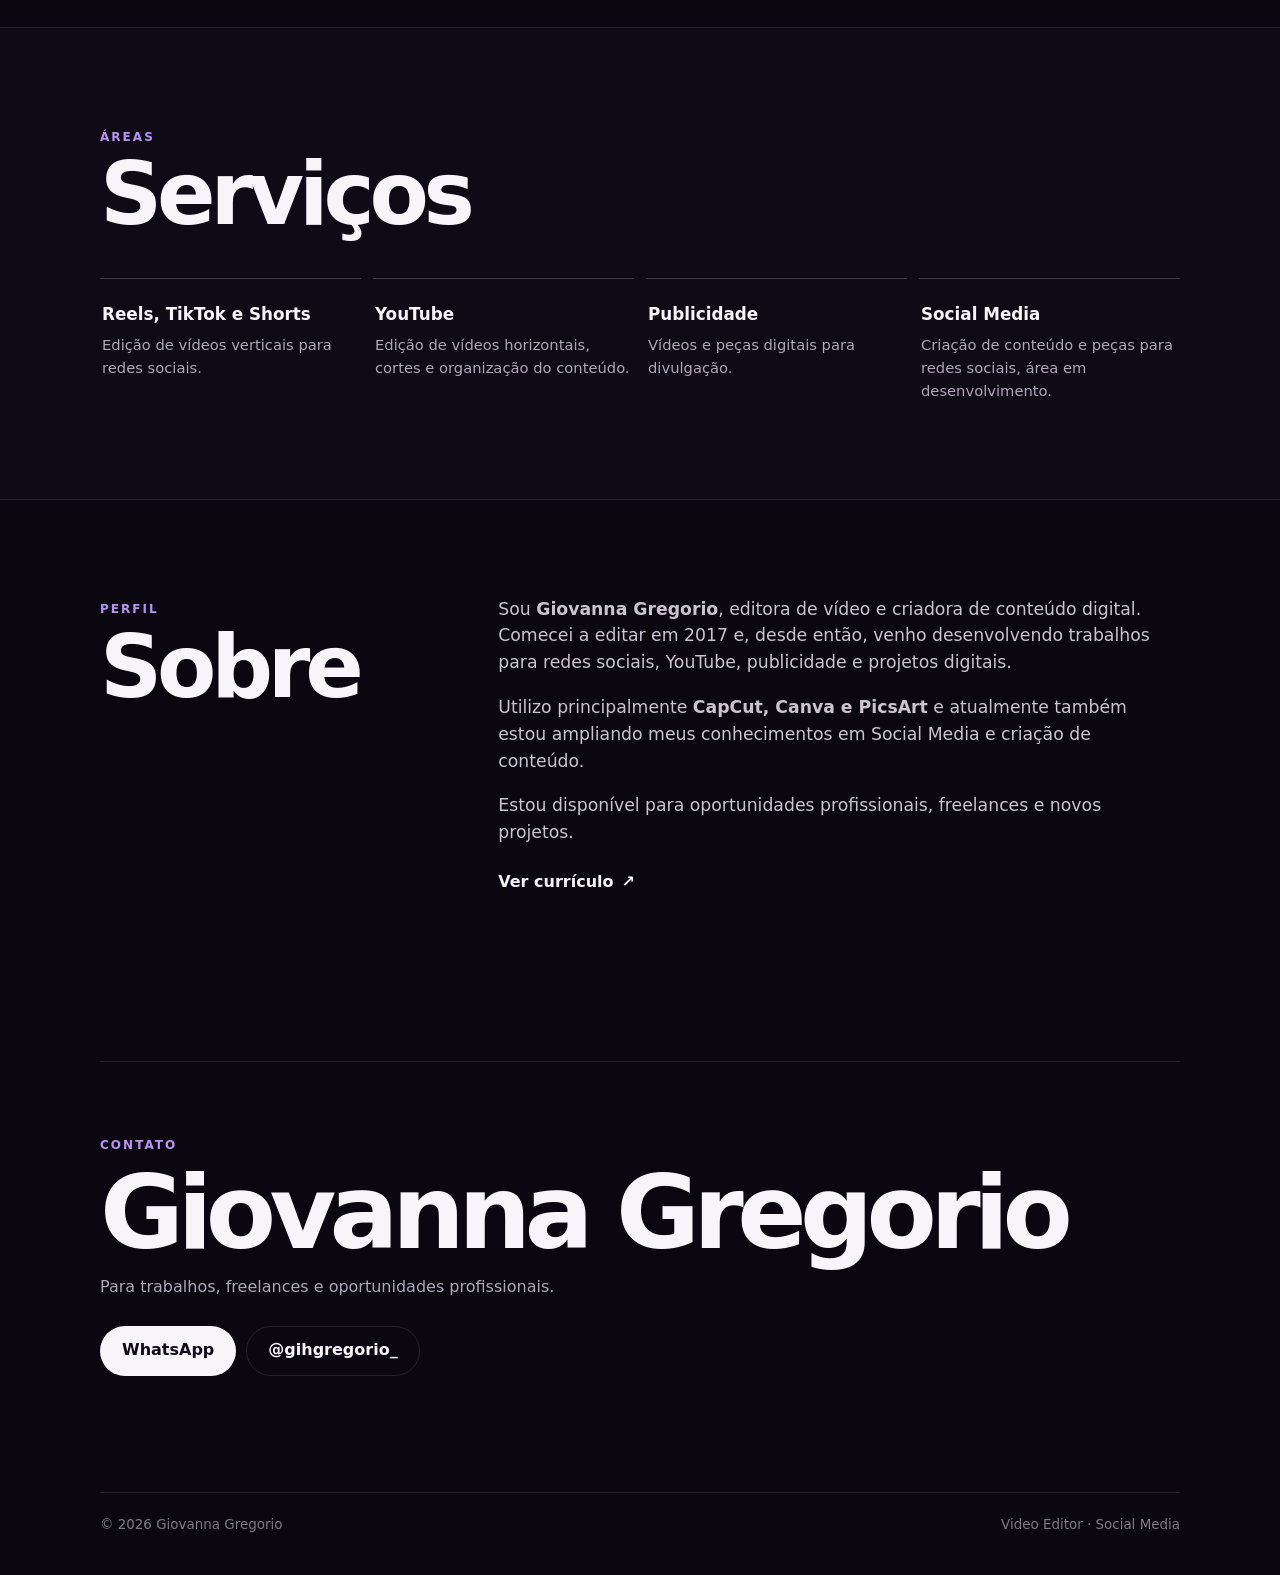
==== commit ae3041d0: "melhorias" ====
--- a/index.html
+++ b/index.html
@@ -68,7 +68,7 @@
         <div class="projects-list">
           <article class="project project-featured">
             <div class="project-media image-wrap">
-              <img src="assets/mqfire-academy-ia.svg" alt="Projeto de IA MQ-FIRE Academy">
+              <img src="assets/mqfire-academy-ia.webp" alt="Projeto de IA MQ-FIRE Academy">
             </div>
             <div class="project-copy">
               <span class="project-index">01</span>
